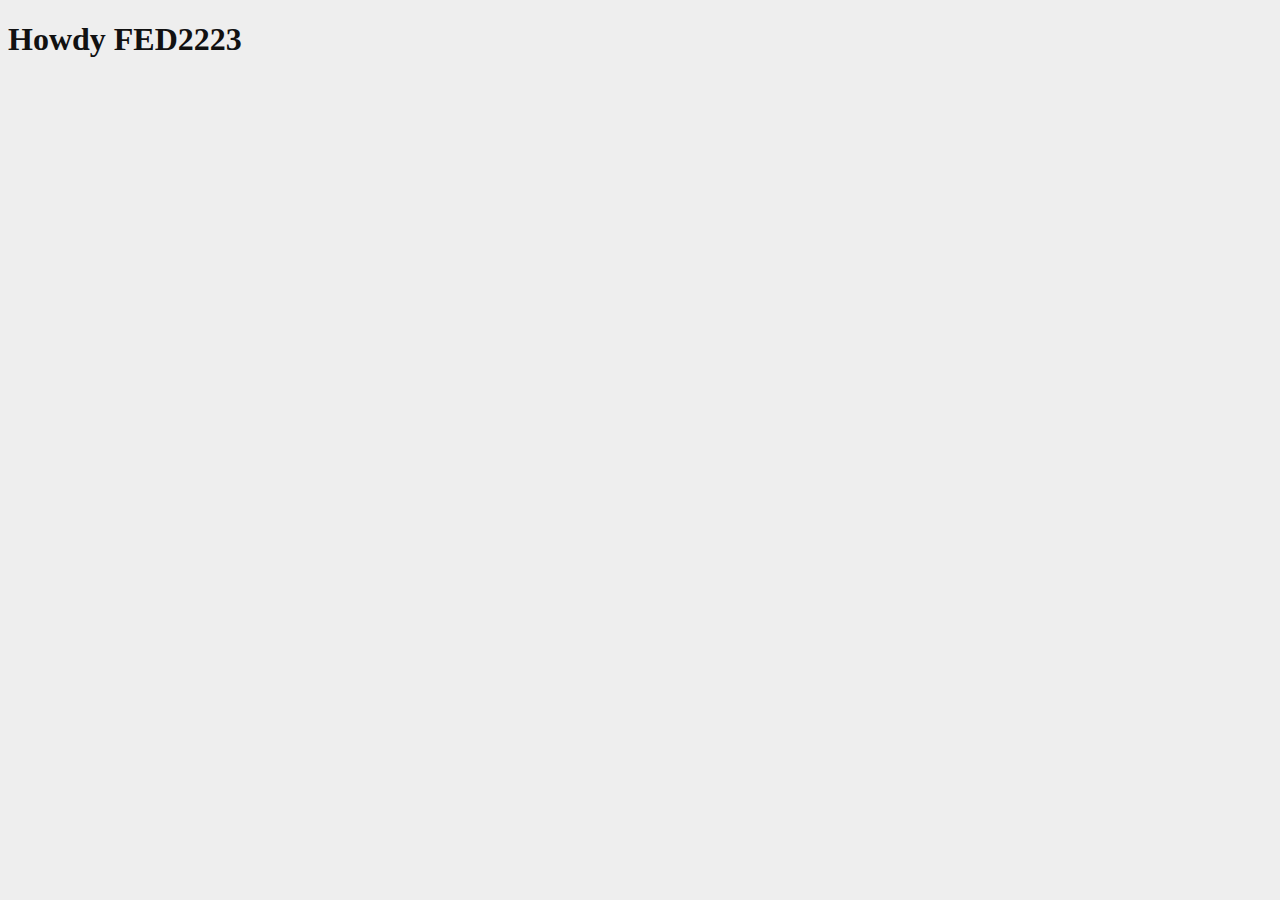
==== basiswebsite-2/index.html @ df1f5511 "basis geüpload" ====
<!doctype html>
<html lang="nl">
	
<head>
	<meta charset="UTF-8">
	<meta name="author" content="jouw naam">
	<meta name="viewport" content="width=device-width, initial-scale=1">
	
	<title>Howdy FED2223</title>
	
	<link href="styles/style.css" rel="stylesheet">
	<link rel="icon" type="image/svg+xml" href="images/favicon.svg">
</head>

<body>
	<h1>Howdy FED2223</h1>

	<script defer src="scripts/script.js"></script>
</body>
	
</html>
---- basiswebsite-2/styles/style.css ----
/**************/
/* CSS REMEDY */
/**************/
*, *::after, *::before {
  box-sizing:border-box;  
}

button, summary {
	cursor: pointer;
}





/*********************/
/* CUSTOM PROPERTIES */
/*********************/
:root {
	/* startje */
	--color-text:#111;
	--color-background:#eee;
}





/****************/
/* JOUW STYLING */
/****************/

/* jouw code */

body {
  color:var(--color-text);
  background-color:var(--color-background);
}
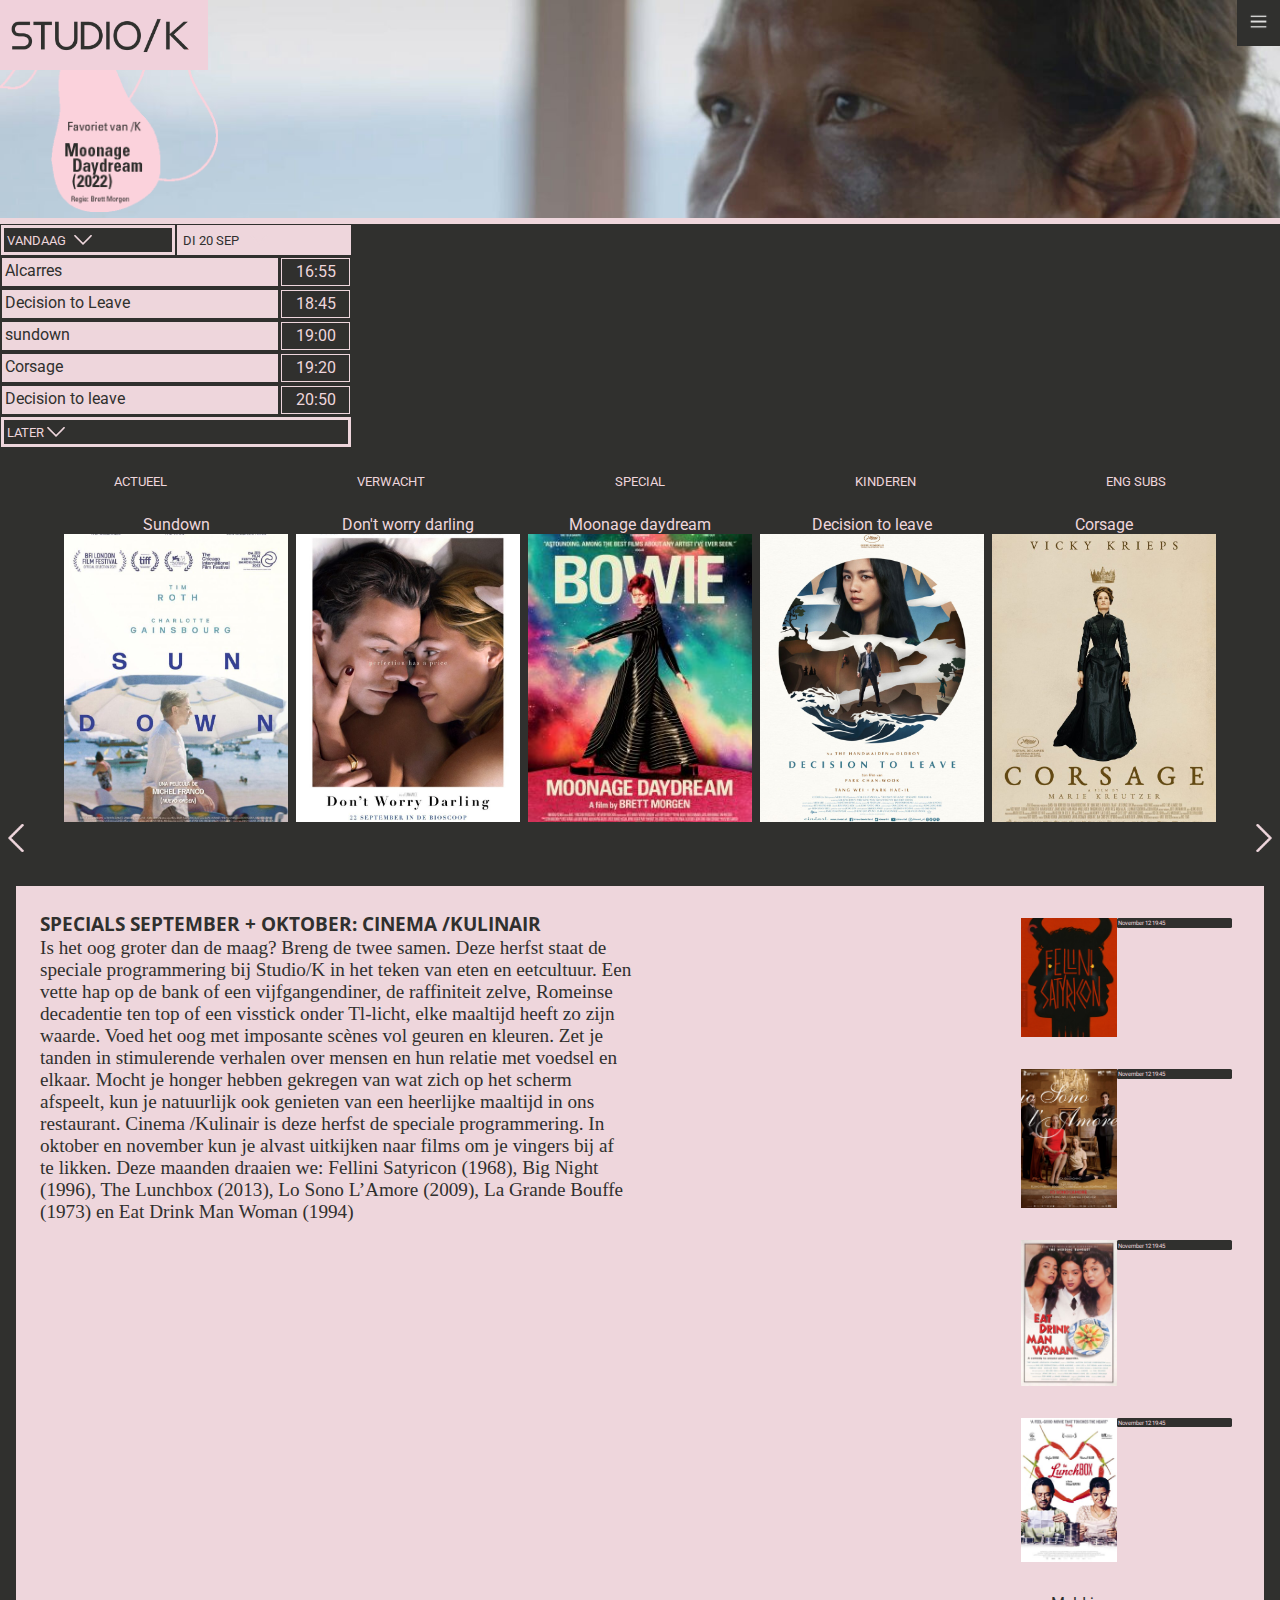
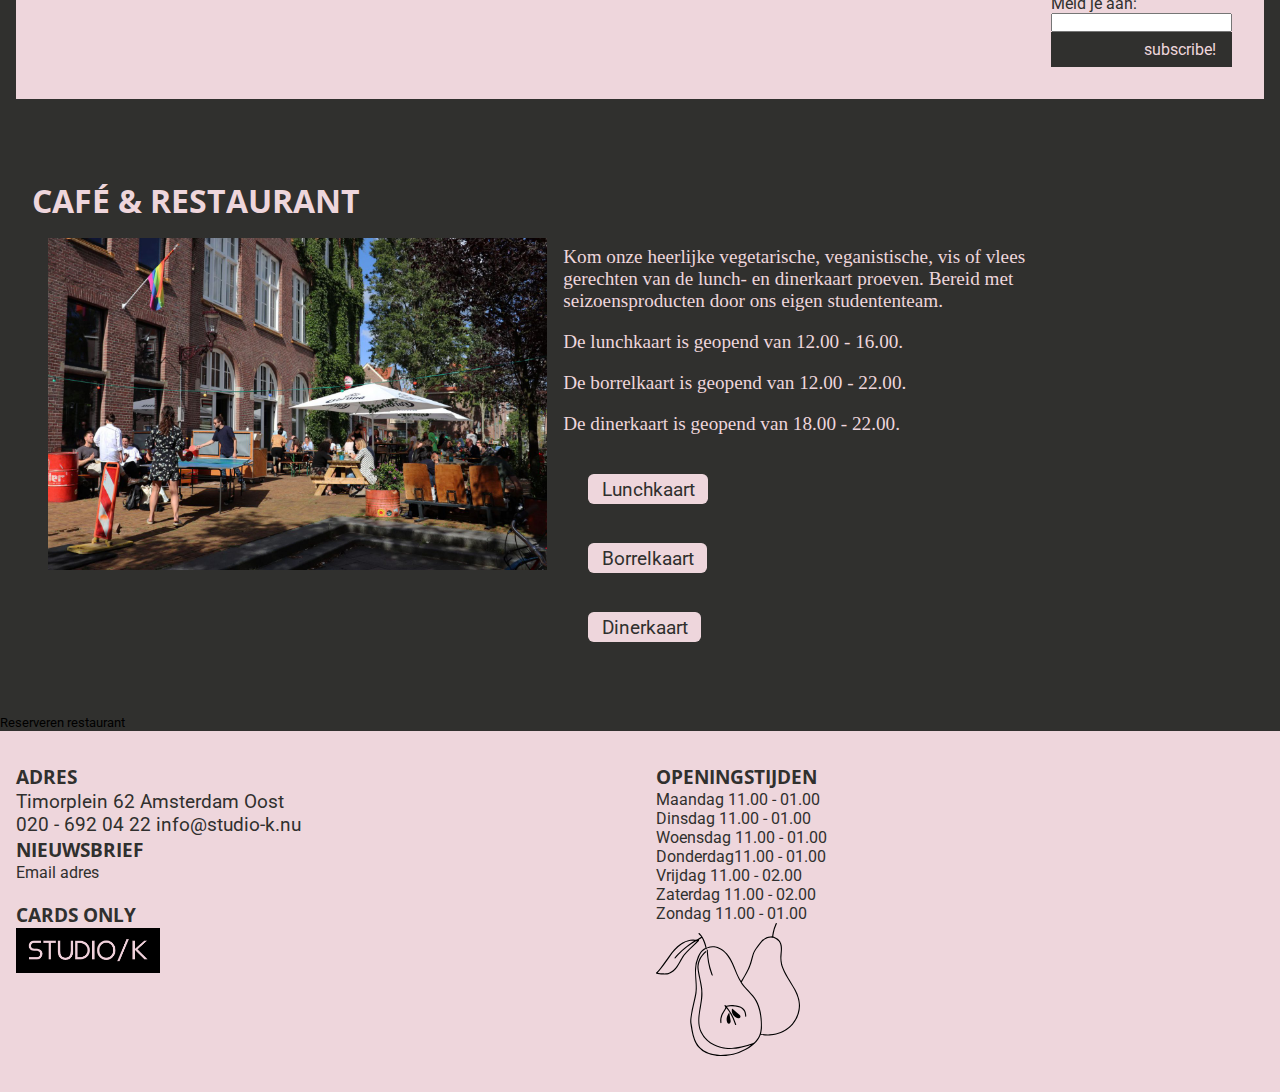
==== commit 74324d87: "Add files via upload" ====
--- a/basiswebsite-2/index.html
+++ b/basiswebsite-2/index.html
@@ -1,21 +1,192 @@
-<!doctype html>
+<!DOCTYPE html>
 <html lang="nl">
-	
 <head>
-	<meta charset="UTF-8">
-	<meta name="author" content="jouw naam">
-	<meta name="viewport" content="width=device-width, initial-scale=1">
-	
-	<title>Howdy FED2223</title>
-	
-	<link href="styles/style.css" rel="stylesheet">
-	<link rel="icon" type="image/svg+xml" href="images/favicon.svg">
+    <meta charset="UTF-8">
+    <meta name="author" content="Tess van der Sluis">
+    <meta name="viewport" content="width=device-width, initial-scale=1">
+    <link rel="STYLESHEET" href="styles/style.css" type="text/css">
+    <link rel="STYLESHEET" href="styles/style1.css" type="text/css">
+    <title>studio-k</title>
+
+    <link rel="preconnect" href="https://fonts.googleapis.com"> 
+<link rel="preconnect" href="https://fonts.gstatic.com" crossorigin> 
+<link href="https://fonts.googleapis.com/css2?family=Open+Sans&display=swap" rel="stylesheet">
+
+
+<link rel="preconnect" href="https://fonts.googleapis.com"> 
+<link rel="preconnect" href="https://fonts.gstatic.com" crossorigin> 
+<link href="https://fonts.googleapis.com/css2?family=Open+Sans&family=Roboto:wght@500&display=swap" rel="stylesheet">
 </head>
 
+
 <body>
-	<h1>Howdy FED2223</h1>
+    <header>
+        <a href="file:///Users/tessvdsluis/Documents/basiswebsite-2/index.html#"><img src="images/logo-studio:k.png" alt="logo studio-k"></a>
+        <button><img src="images/hamburger.png" alt="menu"></button>
+        <nav>
+            <ul>
+                <li> <a href="#">Film</a></li>
+                <li> <a href="#">Cafe & Restaurant</a></li>
+                <li> <a href="#">Events</a></li>
+                <li> <a href="file:///Users/tessvdsluis/Documents/basiswebsite-2/index2.html">Zaalhuur</a></li>
+                <li> <a href="#">Over ons</a></li>
+                <li><img src="images/icons8-facebook-500.png" alt="Facebook icon"> <img src="images/icons8-instagram-500.png" alt="Instagram Icon"></li>
+            </ul>
+        </nav>
+    </header>
+    
+    <main>
+        <section> 
+            <h2> Kalender</h2>
+            <a href=""><img src="images/favorietvank-1.png" alt="Image van favoriete film"></a>
+            <ul>
+            <li><button>VANDAAG</button> <img src="" alt=""> <button><date>DI 20 SEP</date></button></li>
+            <li><a href="#">Alcarres</a> <a href="#"><time> 16:55</time></a></li>
+            <li><a href="#">Decision to Leave</a> <a href="#"><time> 18:45</time></a></li>
+            <li><a href="#">sundown</a> <a href="#"><time> 19:00</time></a></li>
+            <li><a href="#">Corsage</a> <a href="#"><time> 19:20</time></a></li>
+            <li><a href="#">Decision to leave</a> <a href="#"><time> 20:50</time></a></li>
+            <li><button>LATER</button></li>
+        </ul>
+        </section>
 
-	<script defer src="scripts/script.js"></script>
+    
+        <section>
+            <h2> Films</h2>
+            <ul>
+                <li><button>Actueel </button></li>
+                <li><button>verwacht </button></li>
+                <li><button>special </button></li>
+                <li><button>kinderen </button></li> 
+                <li><button>eng subs </button></li>
+            </ul>
+           
+           
+            <ul>
+                <li> <a href="">Sundown<img src="images/Sundown-filmposter-717x1024.jpg" alt="cover film sundown"></a></li>
+
+                <li> <a href="">Don't worry darling<img src="images/2303_pos-691x1024.jpg" alt="cover film Don't worry darling"></a></li>
+
+                <li> <a href="#">Moonage daydream<img src="images/daydream.jpeg" alt="cover film Moonage daydream"></a></li>
+
+                <li> <a href="#">Decision to leave <img src="images/Decision-to-Leave.jpg"  alt="Decision to leave"></a></li>
+
+                <li> <a href="#">Corsage <img src="images/2217_pos-717x1024.jpg" alt="cover film Corsage"></a></li>
+            </ul>
+
+            <a href="previous" aria-label="Naar het element aan de linkerkant"> <img src="images/prev.png" alt="previous button"></a>
+            <a href="next" aria-label="Naar het element aan de rechterkant"> <img src="images/next.png" alt="next button" ></a>
+             
+           
+        </section>
+
+        <section>
+
+            <article>
+
+                     <h2>SPECIALS
+                    SEPTEMBER + OKTOBER: CINEMA /KULINAIR</h2>
+           
+    
+                     <p>
+                        Is het oog groter dan de maag? Breng de twee samen. Deze herfst staat de speciale programmering bij Studio/K in het teken van 
+                        eten en eetcultuur. Een vette hap op de bank of een vijfgangendiner, de raffiniteit zelve, Romeinse decadentie ten top of een visstick 
+                        onder Tl-licht, elke maaltijd heeft zo zijn waarde. Voed het oog met imposante scènes vol geuren en kleuren. Zet je tanden in stimulerende 
+                        verhalen over mensen en hun relatie met voedsel en elkaar. Mocht je honger hebben gekregen van wat zich op het scherm afspeelt, 
+                        kun je natuurlijk ook genieten van een heerlijke maaltijd in ons restaurant. Cinema /Kulinair is deze herfst de speciale programmering. 
+                        In oktober en november kun je alvast uitkijken naar films om je vingers bij af te likken. Deze maanden draaien we: Fellini Satyricon (1968), 
+                        Big Night (1996), The Lunchbox (2013), Lo Sono L’Amore (2009), La Grande Bouffe (1973) en Eat Drink Man Woman (1994)
+                    </p>
+   
+            </article>
+
+            <ul>
+                <li> <a href=""><img src="images/fellini-poster-420x522.png" alt="cover film sundown" ></a><a href="#"><time>November 12 19:45</time></a></li>
+
+                <li> <a href=""><img src="images/filmposter--420x609.jpg"  alt="cover film sundown"></a><a href="#"><time>November 12 19:45</time></a></li>
+
+                <li> <a href=""><img src="images/eat-drink.-poster--420x636.jpg" alt="cover film sundown"></a><a href="#"><time>November 12 19:45</time></a></li>
+
+                <li> <a href=""><img src="images/Lunchbox-filmposter-420x630.jpg" alt="cover film sundown"></a> <a href="#"><time>November 12 19:45</time></a></li>
+                <li>  
+                    <form>
+                        <label for="fname"> Meld je aan:</label>
+                        <input type="text"  name="fname">
+                        <a href="#">subscribe!</a>
+                    </form>
+                    
+                </li>
+            </ul>
+
+        </section>
+
+
+        <section>
+            <section>
+                <h2>CAFÉ & RESTAURANT</h2>
+                <img src="images/IMG_1608X-1536x1024.jpeg" alt="Restaurant" width="400px">
+        </section>
+
+         <section>
+                <p>Kom onze heerlijke vegetarische, veganistische, vis of vlees gerechten van de lunch- en dinerkaart proeven. Bereid met seizoensproducten door ons eigen studententeam.
+
+                 <p>
+                De lunchkaart is geopend van 12.00 - 16.00.</p>
+            
+                    <p>
+                    De borrelkaart is geopend van 12.00 - 22.00.</p>
+                    
+                    <p>
+                    De dinerkaart is geopend van 18.00 - 22.00.</p>
+                        <ul>
+                            <li><a href="#">Lunchkaart</a></li>
+                            <li><a href="#">Borrelkaart</a></li>
+                            <li><a href="#">Dinerkaart</a></li>
+                        </ul>
+                    
+            </section>
+            </section>
+        <button><img src="" alt="">Reserveren restaurant</button> 
+    </main>
+
+
+    <footer>
+        <section>
+        <h2>Adres</h2 >
+        <p>Timorplein 62
+            Amsterdam Oost</p>
+            <p>020 - 692 04 22
+                info@studio-k.nu</p>
+                <h2>Nieuwsbrief</h2>
+                <form action="email">Email adres</form>
+                <a href="#">subscribe</a>
+                <h2>CARDS ONLY</h2>
+                <img src="images/logo_footer.png" alt="peer">
+                
+            </section>
+
+
+
+            <section>
+                <h2>Openingstijden</h2>
+                <ul>
+                <li>Maandag <time>11.00 - 01.00</time></li> 
+                <li>Dinsdag <time>11.00 - 01.00</time></li>
+                <li>Woensdag <time>11.00 - 01.00</time></li>
+                <li>Donderdag<time>11.00 - 01.00</time></li>
+                <li>Vrijdag <time>11.00 - 02.00</time></li>
+                <li>Zaterdag <time>11.00 - 02.00</time></li>
+                <li>Zondag <time>11.00 - 01.00</time></li>
+                </ul>  
+                <img src="images/peer (1).svg" alt="peer">
+            </section>
+            
+    </footer>
+
+<script src="scripts/script.js"> </script>
+
 </body>
-	
+
 </html>
+
+
--- a/basiswebsite-2/styles/style.css
+++ b/basiswebsite-2/styles/style.css
@@ -2,38 +2,122 @@
 /* CSS REMEDY */
 /**************/
 *, *::after, *::before {
-  box-sizing:border-box;  
+  box-sizing:border-box;
 }
 
 button, summary {
-	cursor: pointer;
+    cursor: pointer;
 }
-
-
-
 
 
 /*********************/
 /* CUSTOM PROPERTIES */
 /*********************/
 :root {
-	/* startje */
-	--color-text:#111;
-	--color-background:#eee;
+
+    --color-text:#EED6DC;
+    --color-background:#30302e;
+    --color-accent-background: #EED6DC;
+}
+
+/****************/
+/* HEADER */
+/****************/
+
+header a img {
+  position: absolute;
+  width: 13em;
+  z-index:3;
+}
+
+header button {
+  background-color: var(--color-background);
+  position: absolute;
+  top: 0;
+  right: 0;
+  width: 3.2em;
+  padding: 0.8em;
+  z-index: 2;
+}
+
+nav ul li img {
+  width: 2em;
+}
+
+
+nav {
+  position: absolute;
+  background-color: var(--color-background);
+  padding: 2em 3em .7em 1em;
+  right: 0;
+  top: 0;
+  display:none;
+}
+
+nav ul li {
+  margin: .5em;
+}
+
+nav ul li:last-of-type {
+  margin-top: .3em;
+  display: flex;
+}
+
+button {
+  font-family:'Roboto', sans-serif;
+}
+  
+
+/**********************/
+/* HAMBURGER MENU */
+/*********************/
+
+/* wanneer er geklikt wordt: */
+nav.toonMenu {
+  display:unset; 
 }
 
 
 
 
+/**********/
+/* FOOTER */
+/**********/
 
-/****************/
-/* JOUW STYLING */
-/****************/
-
-/* jouw code */
-
-body {
-  color:var(--color-text);
-  background-color:var(--color-background);
+footer {
+  background-color:var(--color-accent-background);
+  color: var(--color-background);
+  font-family:'Roboto', sans-serif;
+  display:flex;
+  
 }
 
+footer img {
+  max-width: 9em;
+  min-width: 1em;;
+}
+
+footer h2 {
+  text-transform: uppercase;
+  font-weight: 200em;
+
+}
+
+footer > section:first-of-type {
+  margin: 1em 1em;
+  flex-direction: column;
+  width: 50%;;
+  align-items: flex-start;
+  padding: 1em 0em;;
+}
+
+footer > section:nth-of-type(2) {
+  margin: 1em 1em;
+  flex-direction: column;
+  width: 50%;;
+  align-items: flex-end;
+  padding: 1em 0em;
+} 
+
+
+
--- a/basiswebsite-2/styles/style1.css
+++ b/basiswebsite-2/styles/style1.css
@@ -0,0 +1,562 @@
+/**************/
+/* CSS REMEDY */
+/**************/
+*, *::after, *::before {
+  box-sizing:border-box;
+     margin: 0;
+    padding: 0;
+}
+
+button, summary {
+    cursor: pointer;
+    border:  none;
+    background-color: unset;
+}
+
+img {
+  width:100%;
+}
+
+
+/*********************/
+/* CUSTOM PROPERTIES */
+/*********************/
+:root {
+    /* startje */
+    --color-text:#EED6DC;
+    --color-background:#30302e;
+    --color-accent-background: #EED6DC;
+    --color-accent-text:#30302e;
+}
+
+
+/****************/
+/* JOUW STYLING */
+/****************/
+body {
+  color:var(--color-text);
+  background-color:var(--color-background);
+  margin: 0 auto;
+  width: 100%;
+}
+
+li {
+  font-family:'Roboto', sans-serif;
+  color: var(--color-accent-text);
+  list-style: none;
+}
+
+a {
+  font-family:'Roboto', sans-serif;
+  color: var(--color-text);
+  text-decoration: none;
+}
+
+h2 {
+  font-family: 'Open Sans', sans-serif;
+}
+
+
+
+/***********/
+/* HEADER */
+/**********/
+
+header {
+  background-image: url(../images/appelsap.jpg);
+  background-repeat:no-repeat;
+  background-size: cover;
+  height: 9em;
+  border-bottom: 0.4em solid var(--color-accent-background);
+}
+
+main section:nth-of-type(1) img {
+  display:none;
+}
+
+
+header section {
+  position: absolute;
+  display: flex;
+  right: 0;
+  top:0;
+}
+
+header section ul {
+  flex-direction: row;
+}
+
+header section ul li img {
+  width:2.8em;
+}
+
+
+@media (min-width: 30em) {
+  h2 {
+  font-size: larger; 
+  }
+  p {
+    font-size: larger;
+  }
+  header {
+    height:12em;
+  }
+}
+
+@media (min-width: 40em) {
+  header {
+    height:14em;
+  }
+  main section:nth-of-type(1) img {
+    display:unset;
+    position:absolute;
+    max-width: 15em;
+    top: 0; 
+  }
+}
+
+
+/**********/
+/*CALENDER*/
+/**********/
+
+main section:nth-of-type(1) {
+  width: 22em;
+  margin: 0;
+}
+
+main section:nth-of-type(1) ul {
+  width: 100%;
+}
+
+main section:nth-of-type(1) h2 {
+  display:none;
+  }
+
+main section:nth-of-type(1) > ul li button {
+  color:var(--color-text);
+  background-color:var(--color-background);
+  padding:0.2em;
+  border:solid;
+  border-color: var(--color-accent-background);
+  min-width: 10em;
+}
+
+main section:nth-of-type(1) > ul li {
+  height: 2em;
+  display: flex;
+}
+
+main section:nth-of-type(2) > a:nth-of-type(1) img {
+  position:absolute;
+  width: 2em;
+  left: 0;
+}
+  
+  /* button vandaag */
+  main section:nth-of-type(1) > ul li:first-of-type button {
+      width: 50%;
+      color:var(--color-text);
+      background-color:var(--color-background);
+      padding:0.2em;
+      border:solid;
+      border-color: var(--color-accent-background);
+      min-width: 10em;
+      text-align:start;
+      margin: .1em;
+      background-image: url(../images/icons8-expand-arrow-90.png);
+      background-size: contain;
+      background-repeat: no-repeat;
+      background-position: 5em;
+
+  }
+  
+
+  /* films */
+  main section:nth-of-type(1) > ul li:nth-of-type(-n+6) a:first-of-type {
+      width: 80%;
+      background-color: var(--color-accent-background);
+      color:var(--color-background);
+      border-color: var(--color-background);
+      padding: 0.2em;
+      margin: .1em;
+  }
+  
+
+  /* time button calender */
+  main section:nth-of-type(1) > ul li:nth-of-type(-n+6) a:last-of-type {
+      width: 20%;
+      color:var(--color-accent-background);
+      background-color:var(--color-background);
+      padding:0.2em;
+      border: .1em solid var(--color-text);
+      text-align: center;
+      margin: .1em;
+  }
+  
+   /* later button */
+  main section:nth-of-type(1) > ul li:last-of-type button {
+      width: 100%;
+      margin: .1em;
+      text-align: start;
+      background-image: url(../images/icons8-expand-arrow-90.png);
+      background-size: contain;
+      background-repeat: no-repeat;
+      background-position: 3em;
+
+  }
+
+  main section:nth-of-type(1) > ul li:first-of-type button:nth-of-type(2) {
+    width: 50%;
+    margin: .1em;
+    text-align: start;
+    color:var(--color-background);
+    background-color:var(--color-accent-background);
+
+}
+
+
+
+/********************/
+/* AANKOMENDE FILMS */
+/*********************/
+
+
+main section:nth-of-type(2) h2 {
+display:none;
+}
+
+main section:nth-of-type(1) {
+  display: flex;
+  justify-content: center;
+
+}
+
+main section:nth-of-type(2) ul:first-of-type {
+  display: flex;
+  justify-content: space-around;
+  padding: 1em;
+}
+
+main section:nth-of-type(2) ul li button {
+  color: var(--color-text);
+  padding: 0.5em;
+  text-align: justify;
+  text-transform: uppercase; 
+}
+
+main section:nth-of-type(2) ul li a img {
+height: 100%;
+width: 10em;
+height: 14em;
+object-fit:cover;
+}
+
+main section:nth-of-type(2) ul li {
+  text-align: center;
+ }
+
+ main section:nth-of-type(2) ul li a {
+  text-align: center;
+  position: relative;
+  display: flex;
+  flex-direction: column;
+ }
+   
+ @media (min-width: 30em) {
+
+  main section:nth-of-type(2) ul:first-of-type {
+    font-size: larger;
+  }
+
+    main section:nth-of-type(2) ul li a img {
+      width: 14em;
+      height: 18em;
+      object-fit:cover;
+      }
+
+}
+
+/* CAROUSEL */
+
+/* CODEPEN SANNE / GRID */
+
+main section:nth-of-type(2) ul:nth-of-type(2) {
+  display:flex;
+  gap:.5em;
+
+  width:90%;
+  margin: 0 auto;
+
+  overflow-x:auto;
+  /* om de kinderen te laten snappen */
+  scroll-snap-type: x mandatory;
+  overscroll-behavior: contain auto;
+  -webkit-overflow-scrolling: touch;
+}
+
+main section:nth-of-type(2) ul:nth-of-type(2) li {
+
+  flex-basis:40%;
+  flex-grow: 1;
+  align-items:center;
+  gap:.25em;
+  
+  /* een kind geeft aan waar 't snapt */
+  scroll-snap-align: center;
+  
+  /* de elementen in de li flexen weer verticaal */
+  /* maar nu in omgekeerde volgorde */
+  display:flex;
+  flex-direction:column-reverse;
+}
+
+/* PREV EN NEXT LINKBUTTONS */
+
+
+main section:nth-of-type(2) > a:nth-of-type(2) img {
+position:absolute;
+width: 2em;
+right: 0;
+}
+
+main section:nth-of-type(2) > a:nth-of-type(1) img {
+  position:absolute;
+  width: 2em;
+  left: 0;
+  }
+
+
+main section:nth-of-type(2) ul li a:first-of-type::after {
+    content: '';
+    position: absolute;
+    color: white;
+    padding-top: 60%;
+    left: 0;
+    width: 100%;
+    height: 100%;
+}
+
+main section:nth-of-type(2) ul li:first-of-type:hover a:first-of-type::after {
+    content: 'film';
+    background-color: red;
+}
+
+/* CODEPEN SANNE / GRID EINDE*/
+
+/************/
+/* SPECIALS */
+/************/
+
+main section:nth-of-type(3) ul li a:last-of-type {
+  display: flex;
+  
+}
+
+main section:nth-of-type(3) ul {
+  width: 50%;
+}
+
+main section:nth-of-type(3) ul li a  {
+  width: 50%;
+}
+
+main section:nth-of-type(3) ul li a +  a {
+  width: 25%;
+}
+
+main section:nth-of-type(3) ul li a:first-of-type {
+  width: 100%;
+  display: flex;
+  justify-content: end;
+  
+
+}
+
+
+main section:nth-of-type(3) ul li{
+  flex-direction: row;
+  display: flex;
+  padding: 1em;
+}
+
+
+
+main section:nth-of-type(3) {
+  background-color: var(--color-accent-background);
+  margin:4em 1em;
+  padding: 1em;
+  display:flex;
+  
+}
+
+main section:nth-of-type(3) h2, p, form label {
+  color: var(--color-background);
+}
+
+main section:nth-of-type(3) form {
+  display: flex;
+  flex-direction:column;
+
+}
+
+
+main section:nth-of-type(3) form  a {
+  color: var(--color-text);
+  background-color: var(--color-background);
+  padding: .5em 1em;
+  
+
+}
+
+main section:nth-of-type(3) time {
+  background-color: var(--color-background);
+  font-size: .1em;
+  color: var(--color-text);
+  padding: 0.9em;
+  border-radius: 1em;
+  height: fit-content;
+  width: 100%;
+}
+
+main section:nth-of-type(3) img  {
+  max-width: 6em;
+  display:inline;
+}
+
+main section:nth-of-type(3) article {
+  width:50%;
+  padding: .5em;
+}
+
+section:nth-of-type(3) ul li:last-of-type {
+  justify-content:flex-end;
+ 
+}
+
+
+
+/*********************/
+/* CAFE & RESTAURANT */
+/*********************/
+main section:nth-of-type(4) {
+  display:flex;
+  flex-wrap:wrap;
+  flex-direction: column;
+}
+
+main section:nth-of-type(4) h2 {
+  font-size: 2em;
+  display:inline;
+}
+
+section:nth-of-type(4) p {
+  color: var(--color-text);
+  margin-top: 1em; 
+}
+
+section:nth-of-type(4) a {
+  background-color: var(--color-accent-background);
+  color:var(--color-background);
+  margin: 0em .3em;
+  padding: .2em .7em;
+  border-radius: 0.3em;
+}
+
+section:nth-of-type(4) li {
+  text-align:center;
+  margin-top: 1em ;
+  margin-bottom: 1em ;
+}
+
+section:nth-of-type(4) ul {
+  display: flex;
+  align-items:flex-start;
+  flex-direction: column;
+}
+
+
+section:nth-of-type(4) section{
+  display:flex;
+  flex-direction:column;
+  margin: 1em;
+}
+
+main section:nth-of-type(4) section img{
+  width: 100%;
+  display: block;
+}
+
+
+section:nth-of-type(4) section + section {
+  display: flex;
+}
+
+
+
+@media (min-width: 40em) {
+  
+  main section:nth-of-type(4) {
+    display:flex;
+    margin: 1em;
+    flex-direction: row;
+    align-items: flex-start;
+  }
+
+    main section:nth-of-type(4) section {
+      display:flex;
+      width: 40%;
+      margin: 1em;
+    }
+    main section:nth-of-type(4) section img 
+    {
+      
+      max-width:none;
+      display: block;
+      position:unset;
+      margin: 1em;
+      flex-grow:1;
+    }
+    main section:nth-of-type(4) section + section {
+      display: flex;
+      margin-top: 4em;
+    }
+
+    
+
+  }
+
+
+
+
+
+
+
+/*****************/
+/* BUTTONS HOVER */
+/*****************/
+
+main section:nth-of-type(2) button:hover {
+  text-decoration: underline;
+  text-decoration-color: #EED6DC;
+  text-decoration-thickness: .1em ;
+}
+
+
+main section:nth-of-type(4) a:hover {
+background-color: var(--color-background);
+color:var(--color-accent-background);
+border: solid var(--color-text)
+
+}
+
+
+
+
+
+
+
+
+
+
+
